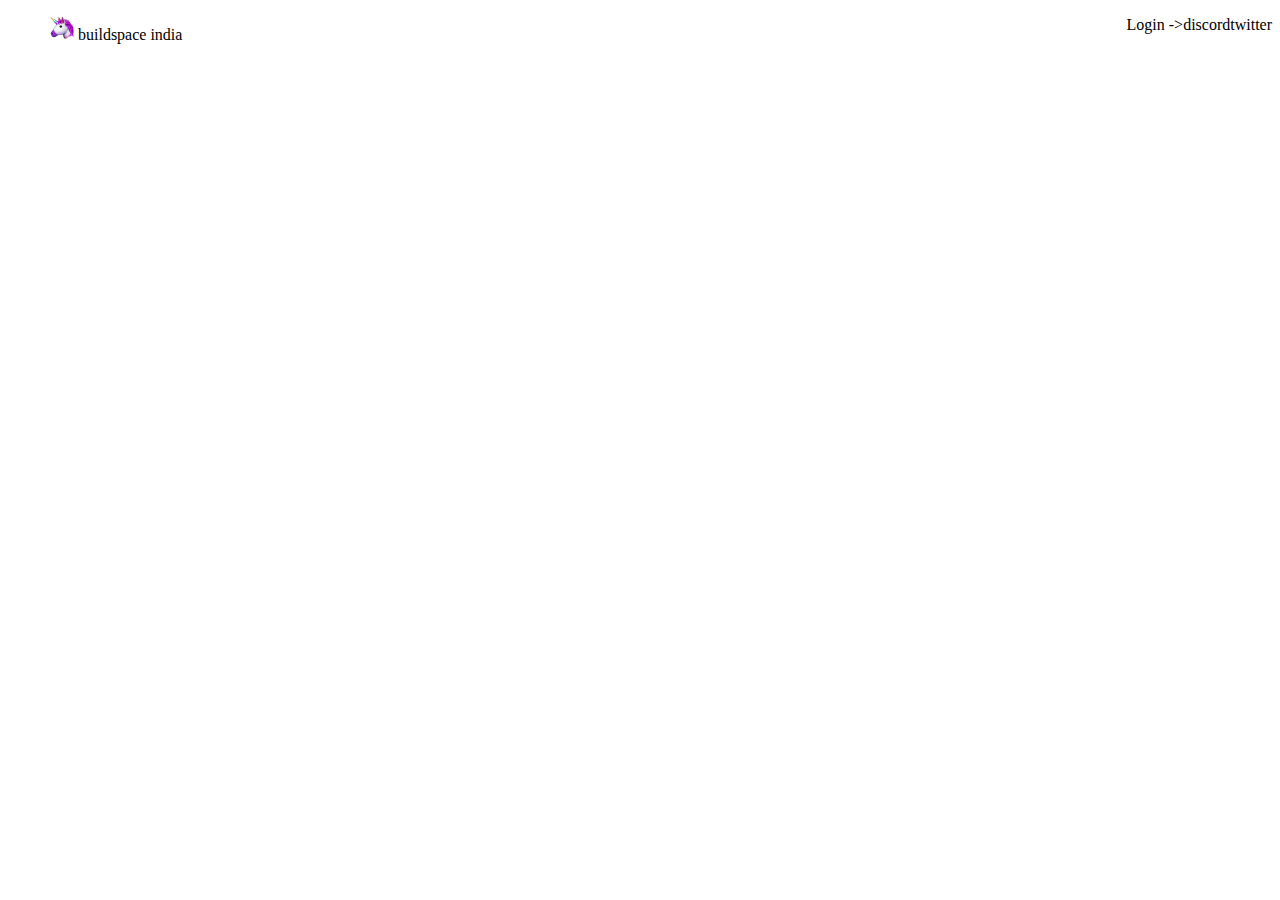
==== index.html @ 4f57c03d "started working" ====
<!DOCTYPE html>
<html>
  <head>
    <meta charset="UTF-8" />
    <link rel="stylesheet" href="./style.css" />
    <title>Buildpace India</title>
  </head>
  <body>
    <nav>
      <ul>
      <li><img src="./iPhone 11 Pro/buildspace-logo 4.png" /> buildspace india </li>
        <li style="float:right">twitter</li>
        <li style="float:right">discord</li>
        <btn style="float:right">Login -></btn>
        </li>
      </ul>
    </nav>
    <div class="container">
      
    </div>
  </body>
</html>
---- style.css ----
* {
  background-color: greenyellowgit;
}

li {
  display: inline;
}

li #right {
  float: right;
}

.container {
  margin-left: 180px;
  margin-right: 180px;
}

@media only screen and (max-width: 600px) {
  nav {
    font-size: 50px bold;
    font-family: Aeonik;
    font-weight: 500;
    color: black;
    padding-top: 260px;
    padding-left: 20px;
  }
}
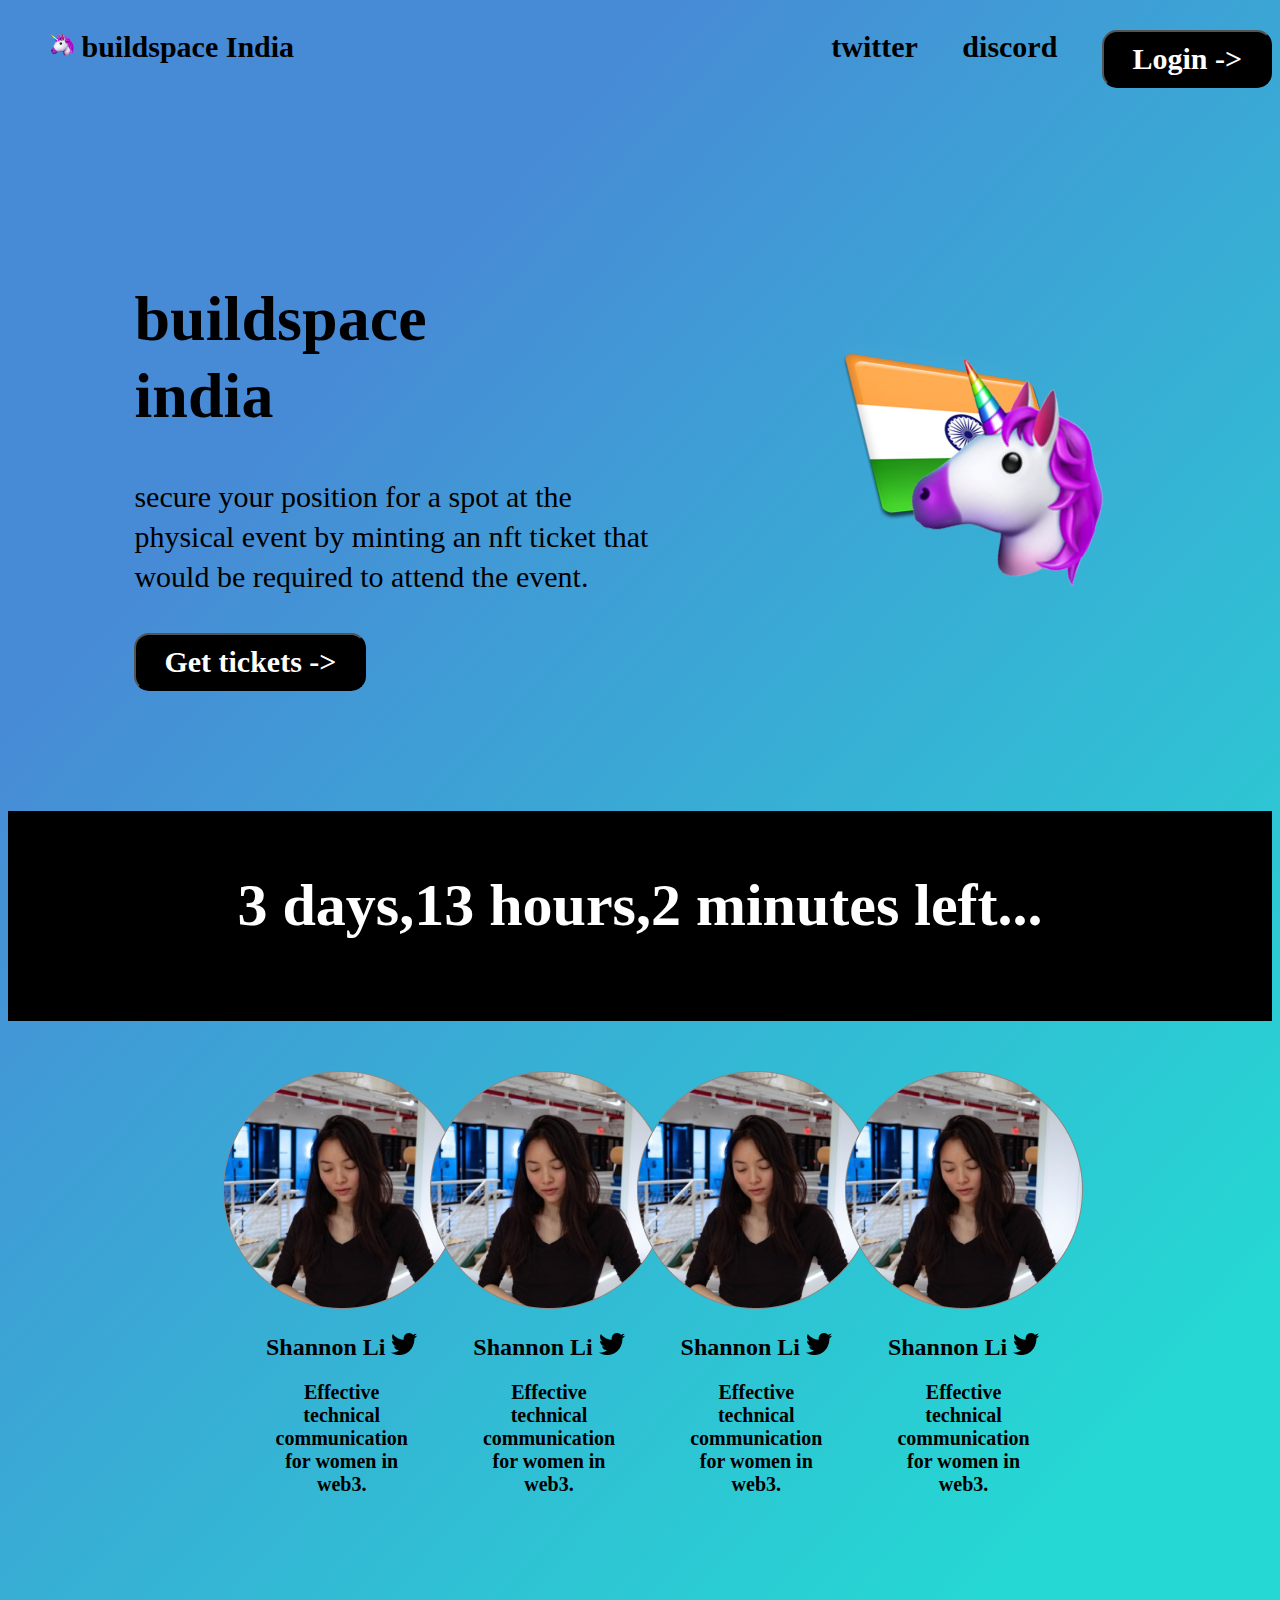
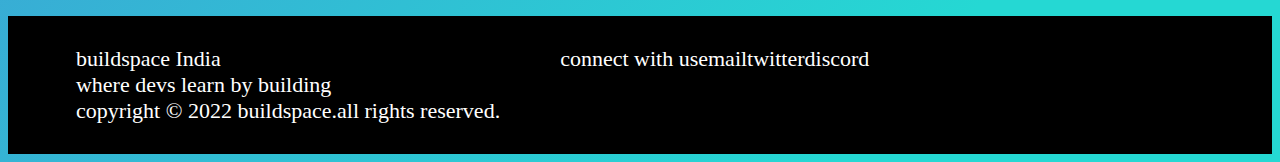
==== commit 4774452e: "completed half of web" ====
--- a/index.html
+++ b/index.html
@@ -8,15 +8,87 @@
   <body>
     <nav>
       <ul>
-      <li><img src="./iPhone 11 Pro/buildspace-logo 4.png" /> buildspace india </li>
-        <li style="float:right">twitter</li>
-        <li style="float:right">discord</li>
-        <btn style="float:right">Login -></btn>
+      <li><img src="./iPhone 11 Pro/buildspace-logo 4.png" /> buildspace India </li>
+        
+      <button style="float:right">Login -></button>
+      <li style="float:right">discord &nbsp; &nbsp; &nbsp; </li>
+      <li style="float:right">twitter &nbsp; &nbsp; &nbsp; </li>
+        
+        
         </li>
       </ul>
     </nav>
+      <div class="container">
+        <div class="hero">
+          <img src="./iPhone 11 Pro/indiamp 1.png" class="india">
+          <img src="./iPhone 11 Pro/buildspace-logo 4 (1).png" class="hero-image">
+          <div >
+            <h1 class="hero-heading">buildspace <br> India</h1>
+        
+<div class="hero-text">
+  Secure your position for a spot at the <br>physical event by minting an NFT ticket that<br> would be required to attend the event.
+</div>
+          </div>
+          <br><br>
+          <button>Get tickets -></button>
+  
+        </div>
+
+      </div>
+      <div id="two">
+        3 days,13 hours,2 minutes left...
+      </div>
+    
     <div class="container">
+      <div class="guests">
+        <div class="guest">
+          <div class="circle">
+            <img src="./iPhone 11 Pro/Ellipse88.png">
+          </div>
+          <h2>Shannon Li <img src="./iPhone 11 Pro/Vectortwitter.png"></h2>
+          <div class="guest-intro">Effective technical communication for women in web3.</div> 
+        </div>
+        <div class="guest">
+          <div class="circle">
+            <img src="./iPhone 11 Pro/Ellipse88.png">
+          </div>
+          <h2>Shannon Li <img src="./iPhone 11 Pro/Vectortwitter.png"></h2>
+          <div class="guest-intro">Effective technical communication for women in web3.</div> 
+        </div>
+        <div class="guest">
+          <div class="circle">
+            <img src="./iPhone 11 Pro/Ellipse88.png">
+          </div>
+          <h2>Shannon Li <img src="./iPhone 11 Pro/Vectortwitter.png"></h2>
+          <div class="guest-intro">Effective technical communication for women in web3.</div> 
+        </div>
+        <div class="guest">
+          <div class="circle">
+            <img src="./iPhone 11 Pro/Ellipse88.png">
+          </div>
+          <h2>Shannon Li <img src="./iPhone 11 Pro/Vectortwitter.png"></h2>
+          <div class="guest-intro">Effective technical communication for women in web3.</div> 
+        </div>
+      </div>
+      
       
     </div>
+    <footer>
+      <div class="footer-left">
+        buildspace India<br>
+        where devs learn by building<br>
+        copyright &#169; 2022 buildspace.all rights reserved.
+      </div>
+      <div class="footer-right">
+        connect with us
+        <br>
+        <div>email
+        </div>
+        <div>twitter
+        </div>
+        <div>discord
+        </div>
+      </div>
+    </footer>
   </body>
 </html>
--- a/style.css
+++ b/style.css
@@ -1,9 +1,6 @@
-* {
-  background-color: greenyellowgit;
-}
-
 li {
   display: inline;
+  font-weight: 600;
 }
 
 li #right {
@@ -11,17 +8,153 @@
 }
 
 .container {
-  margin-left: 180px;
-  margin-right: 180px;
+  margin-left: 10%;
+  margin-right: 8%;
+  margin-bottom: 120px;
 }
 
-@media only screen and (max-width: 600px) {
-  nav {
-    font-size: 50px bold;
-    font-family: Aeonik;
-    font-weight: 500;
-    color: black;
-    padding-top: 260px;
-    padding-left: 20px;
-  }
+.hero {
+  margin-top: 150px;
 }
+
+.hero-heading {
+  font-family: "Monument Extended";
+  font-style: normal;
+  font-weight: 800;
+  font-size: 64px;
+  line-height: 77px;
+  letter-spacing: 0.001em;
+  text-transform: lowercase;
+  color: black;
+}
+
+.hero-text {
+  font-family: "Lexend";
+  font-style: normal;
+  font-weight: 500;
+  font-size: 30px;
+  line-height: 40px;
+
+  text-transform: lowercase;
+}
+
+nav {
+  height: 100px;
+  font-family: "Aeonik";
+  font-style: normal;
+  font-weight: 500;
+  font-size: 30px;
+}
+
+button {
+  background-color: black;
+  color: white;
+  font-family: "Aeonik";
+  font-size: 30px;
+  font-style: normal;
+  font-weight: 600;
+  text-align: center;
+  padding: 10px 28px;
+  height: 40;
+  width: 500;
+  border-radius: 15px;
+}
+
+.india {
+  position: absolute;
+  left: 60%;
+}
+
+.hero-image {
+  position: absolute;
+  left: 68%;
+  top: 37%;
+}
+
+#two {
+  background-color: black;
+  width: 100%;
+  height: 150px;
+  text-align: center;
+  padding-top: 60px;
+  color: white;
+  font-family: "Aeonik";
+  font-size: 60px;
+  font-weight: 800;
+  font-style: normal;
+}
+
+body {
+  background-image: linear-gradient(
+    132.6deg,
+    rgba(71, 139, 214, 1) 23.3%,
+    rgba(37, 216, 211, 1) 84.7%
+  );
+  height: 100%;
+  background-repeat: inherit;
+}
+.guest {
+  padding-top: 50px;
+  display: flex;
+  flex-direction: column;
+  justify-content: center;
+  align-items: center;
+  width: 20%;
+}
+
+.guest-intro {
+  text-align: center;
+  padding-left: 20%;
+  padding-right: 20%;
+  font-family: "Aeonik";
+  font-size: 20px;
+  font-style: normal;
+  font-weight: 600;
+}
+
+.guests {
+  display: flex;
+  flex-direction: row;
+  justify-content: center;
+}
+
+.circle {
+  border-radius: 25%;
+  margin-left: 50%;
+  margin-right: 50%;
+}
+
+footer {
+  background-color: black;
+  display: flex;
+  flex-direction: row;
+}
+.footer-left {
+  padding: 30px;
+  margin-left: 3%;
+  display: flex;
+  flex-direction: row;
+  justify-content: flex-start;
+  font-family: "Aeonik";
+  color: white;
+  font-style: normal;
+  font-weight: 400;
+  font-size: 22px;
+}
+
+.footer-right {
+  margin-right: 3%;
+  padding: 30px;
+  display: flex;
+  justify-content: flex-end;
+  font-family: "Aeonik";
+  color: white;
+  font-style: normal;
+  font-weight: 400;
+  font-size: 22px;
+}
+
+.footer-right > div {
+  flex-direction: column;
+  justify-content: flex-end;
+}
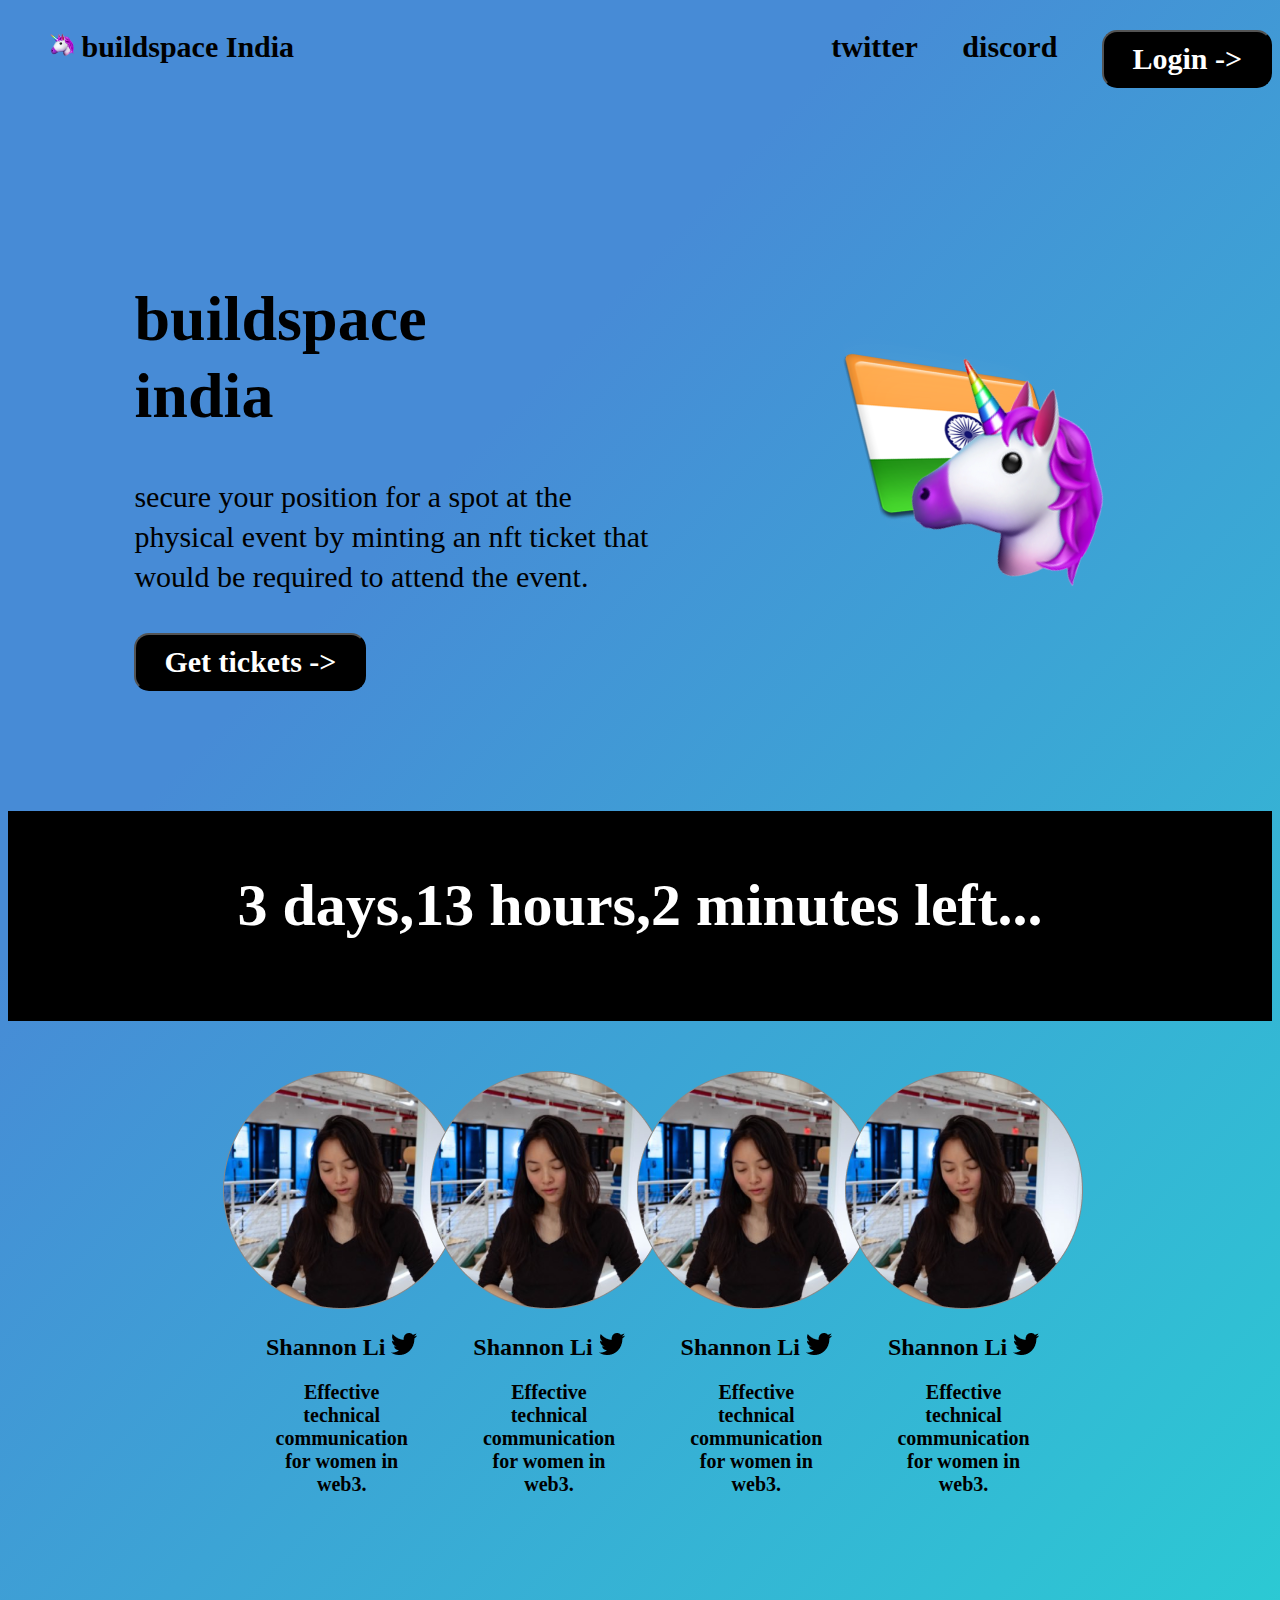
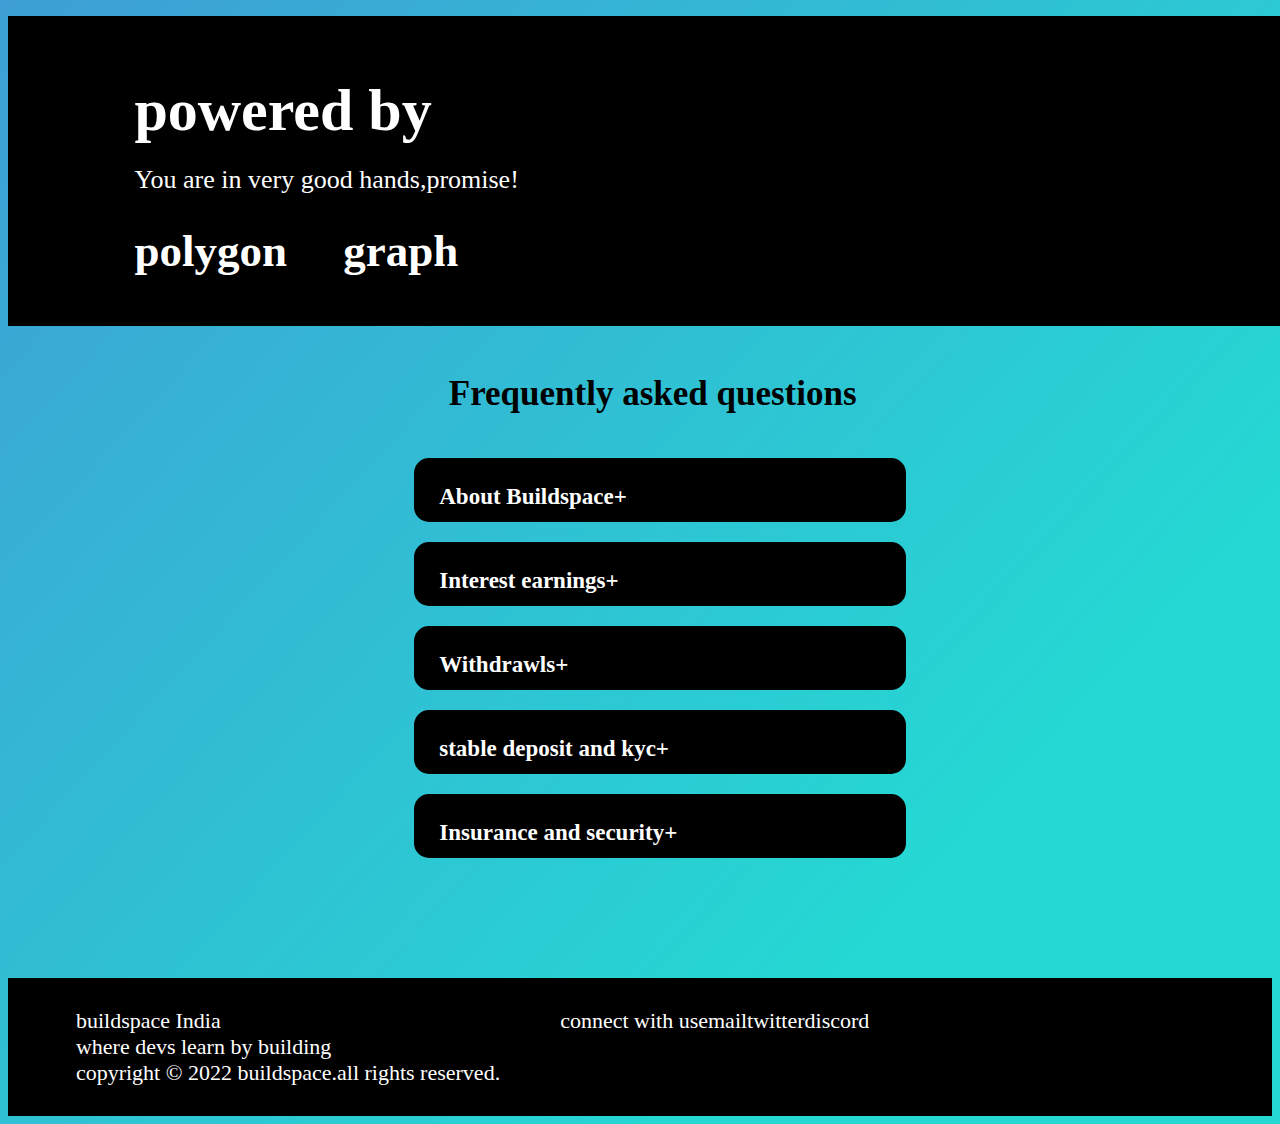
==== commit eec36023: "added some more sections,footer and nav yet to be fixed" ====
--- a/index.html
+++ b/index.html
@@ -73,6 +73,24 @@
       
       
     </div>
+    <div class="powered">
+       powered by
+       <br>
+       <section>You are in very good hands,promise! </section>
+       <section class="one">polygon  &nbsp &nbsp graph</section>
+    </div>
+    <div class="container">
+
+      <h1 id="hoe">Frequently asked questions</h1>
+      <div class="questions">
+        <div class="question"><section>About Buildspace</section> <section id="plus">+</section></div>
+        <div class="question"><section>Interest earnings</section><section id="plus">+</section></div>
+        <div class="question"><section>Withdrawls</section> <section id="plus">+</section></div>
+        <div class="question"><section>stable deposit and kyc</section> <section id="plus">+</section> </div>
+        <div class="question"><section>Insurance and security</section><section id="plus">+</section> </div>
+      </div>
+
+    </div>
     <footer>
       <div class="footer-left">
         buildspace India<br>
--- a/style.css
+++ b/style.css
@@ -158,3 +158,71 @@
   flex-direction: column;
   justify-content: flex-end;
 }
+
+.powered {
+  background-color: black;
+  width: 100%;
+  height: 250px;
+  padding-left: 10%;
+  padding-top: 60px;
+  color: white;
+  font-family: "Aeonik";
+  font-size: 60px;
+  font-weight: 800;
+  font-style: normal;
+}
+
+.powered > section {
+  padding-top: 20px;
+  font-family: "Aeonik";
+  font-size: 26px;
+  font-weight: 400;
+  font-style: normal;
+}
+
+.powered .one {
+  padding-top: 30px;
+  font-family: "Aeonik";
+  font-size: 45px;
+  font-weight: 800;
+  font-style: normal;
+}
+
+.container #hoe {
+  padding-top: 25px;
+  text-align: center;
+  color: black;
+  font-family: "Aeonik";
+  font-size: 35px;
+  font-weight: 800;
+  font-style: normal;
+}
+
+.questions {
+  display: flex;
+  flex-direction: column;
+  justify-content: center;
+}
+
+.question {
+  margin-left: 27%;
+  border-radius: 15px;
+  margin-top: 20px;
+  text-align: left;
+  padding-top: 14px;
+  padding-left: 25px;
+  align-items: center;
+  height: 50px;
+  width: 45%;
+  font-family: "Aeonik";
+  font-size: 23px;
+  font-weight: 800;
+  font-style: normal;
+  color: white;
+  background-color: black;
+  display: flex;
+  flex-direction: row;
+}
+
+.question #plus {
+}
